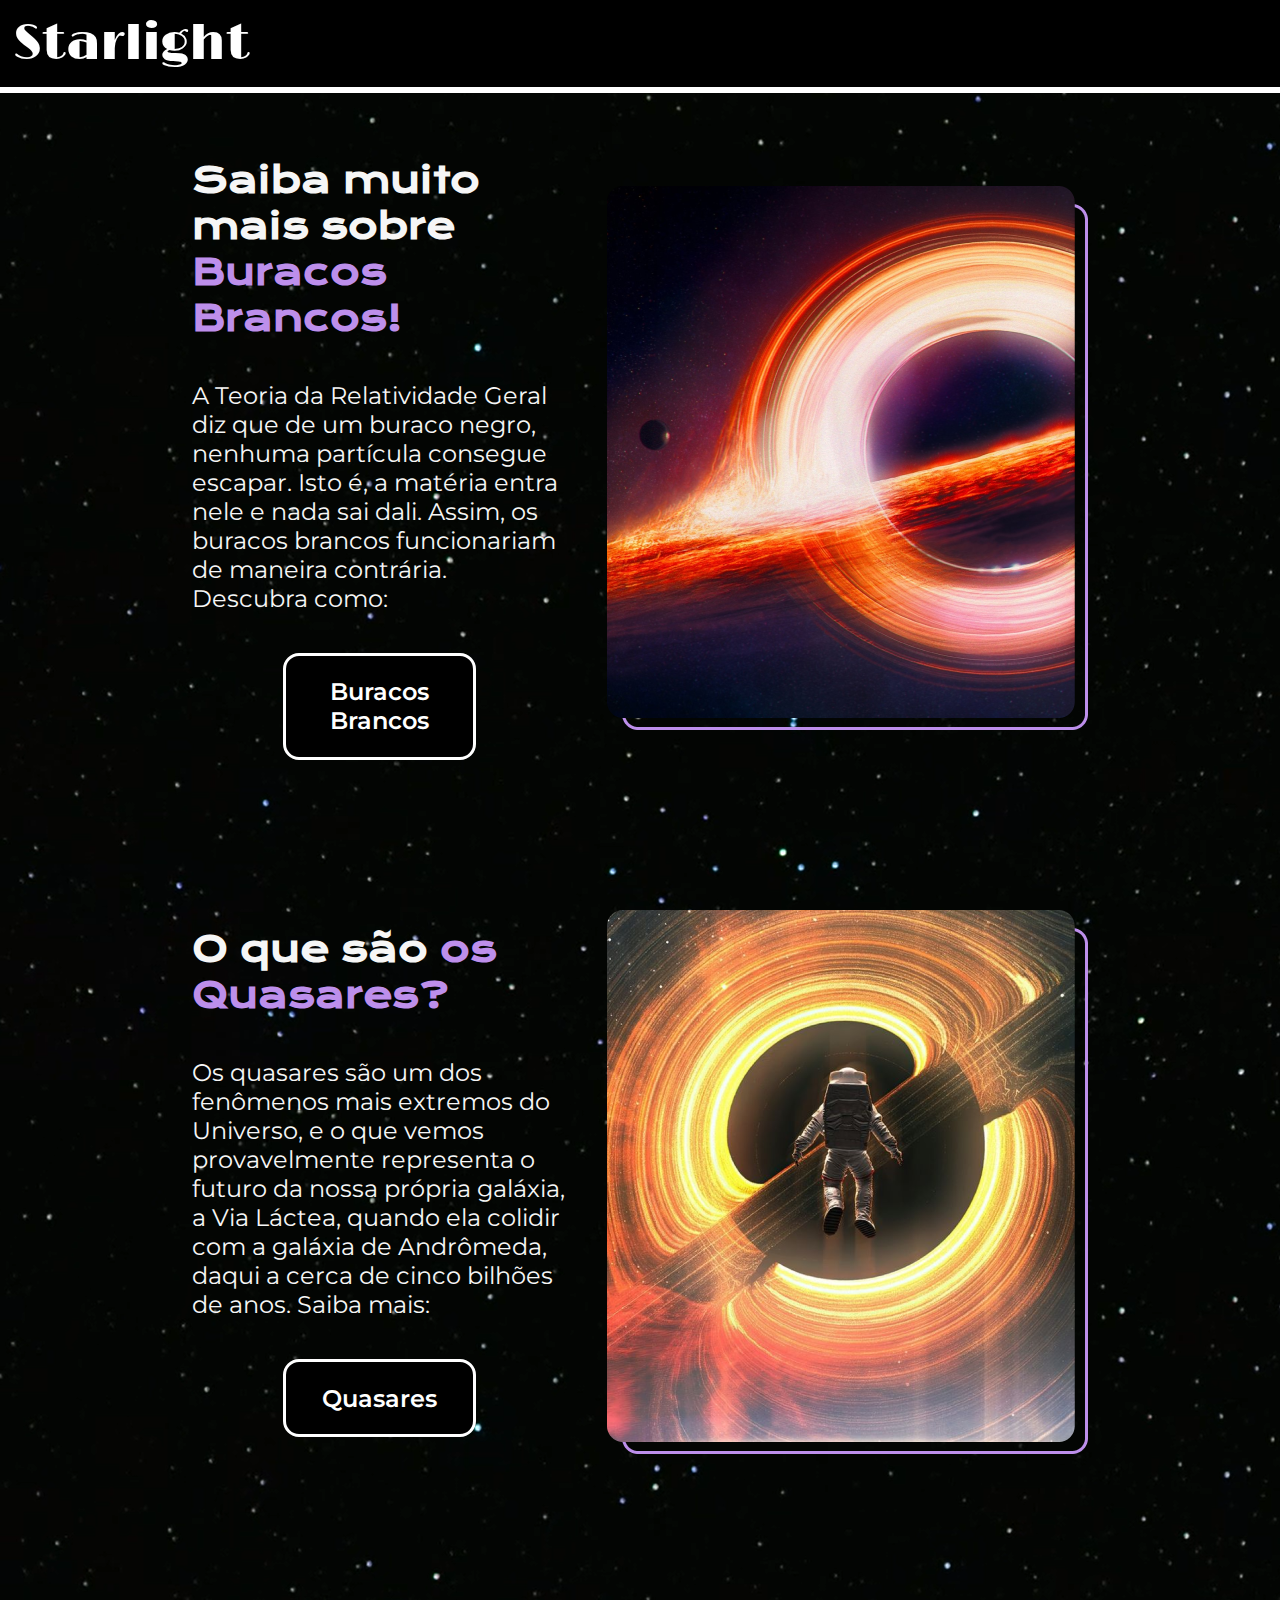
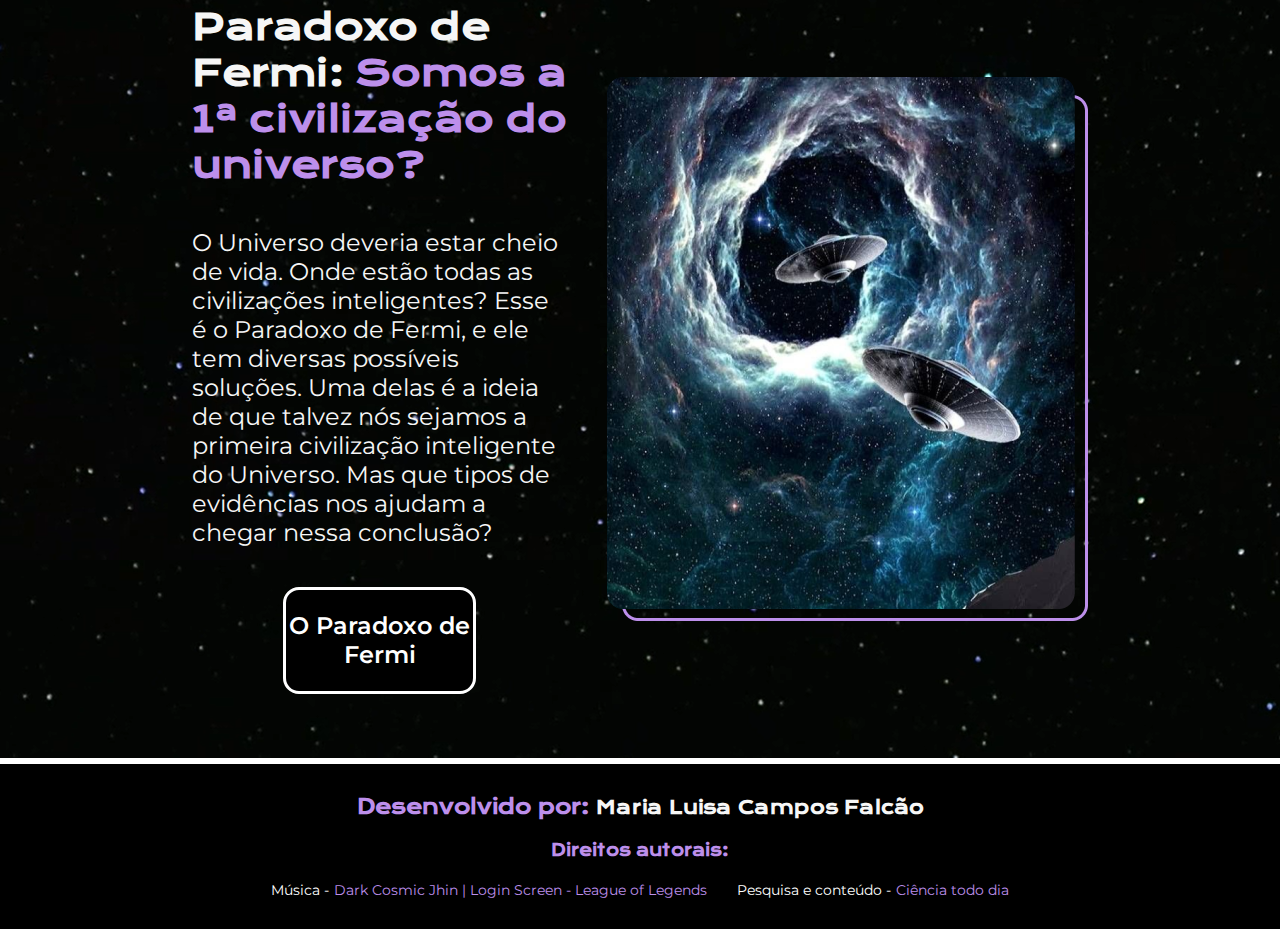
==== index.html @ 6b89fa13 "Add files via upload" ====
<!DOCTYPE html>
<html lang="pt-br">
<head>
    <meta charset="UTF-8">
    <meta name="viewport" content="width=device-width, initial-scale=1.0">
    <title>Starlight</title>
    <link rel="stylesheet" href="style.css">
</head>
<body>
    <script src="Script.js"></script>
    

    <header class="cabecalho">
        <nav class="cabecalho__menu"> 
            <a class="cabecalho__menu__link" href="index.html">Starlight</a>
        </nav>
    </header>
    <main class="apresentacao">
        <div class="apresentacao__completa">
            <section class="apresentacao__conteudo">
                <h1 class="apresentacao__conteudo__titulo">Saiba muito mais sobre <strong class="destaque-titulo">Buracos Brancos!</strong></h1>
                <p class="apresentacao__conteudo__paragrafo">A Teoria da Relatividade Geral diz que de um buraco negro, nenhuma partícula consegue escapar. Isto é, a matéria entra nele e nada sai dali. Assim, os buracos brancos funcionariam de maneira contrária. Descubra como:</p>
                <div class="apresentacao__links">            
                    <a class="apresentacao__links__botoes" href="Buracos Brancos.html">Buracos Brancos</a>
                </div>
            </section>
            <img src="BB_principal.png" alt="Buraco Branco">
        </div>
        <div class="apresentacao__completa">
            <section class="apresentacao__conteudo">
                <h1 class="apresentacao__conteudo__titulo">O que são<strong class="destaque-titulo"> os Quasares?</strong></h1>
                <p class="apresentacao__conteudo__paragrafo">Os quasares são um dos fenômenos mais extremos do Universo, e o que vemos provavelmente representa o futuro da nossa própria galáxia, a Via Láctea, quando ela colidir com a galáxia de Andrômeda, daqui a cerca de cinco bilhões de anos. Saiba mais:</p>
                <div class="apresentacao__links">            
                    <a class="apresentacao__links__botoes" href="Quasares.html">Quasares</a>
                </div>
            </section>
            <img src="Quasares_pincipal.png" alt="Quasar">
        </div>
        <div class="apresentacao__completa">
            <section class="apresentacao__conteudo">
                <h1 class="apresentacao__conteudo__titulo">Paradoxo de Fermi: <strong class="destaque-titulo"> Somos a 1ª civilização do universo? </strong></h1>
                <p class="apresentacao__conteudo__paragrafo">O Universo deveria estar cheio de vida. Onde estão todas as civilizações inteligentes? Esse é o Paradoxo de Fermi, e ele tem diversas possíveis soluções. Uma delas é a ideia de que talvez nós sejamos a primeira civilização inteligente do Universo. Mas que tipos de evidências nos ajudam a chegar nessa conclusão?</p>
                <div class="apresentacao__links">            
                    <a class="apresentacao__links__botoes" href="Paradoxo de Fermi.html">O Paradoxo de Fermi</a>
                </div>
            </section>
            <img src="Paradoxo_principal.png" alt="Quasar">
        </div>
    </main>
    <footer class="rodape">
        <h1 class="rodape__h1"> <strong class="destaque__rodape__h1">Desenvolvido por:</strong> Maria Luisa Campos Falcão</h1>
        <h2 class="rodape__h2">Direitos autorais:</h2>
        <div class="rodape__paragrafos">
            <section class="rodape__paragrafo">
                <p>Música - </p>
                    <a class="rodape__paragrafo__link" href="https://www.youtube.com/watch?v=mhkQ4NaNeOA">Dark Cosmic Jhin | Login Screen - League of Legends </a>
            </section>
            <section class="rodape__paragrafo">
                <p>Pesquisa e conteúdo - </p>
                    <a class="rodape__paragrafo__link" href="https://www.youtube.com/@CienciaTodoDia">Ciência todo dia</a>
            </section>
        </div>
    </footer>
</body>
</html>
---- style.css ----
@import url('https://fonts.googleapis.com/css2?family=Krona+One&display=swap');
@import url('https://fonts.googleapis.com/css2?family=Krona+One&family=Montserrat&display=swap');
@import url('https://fonts.googleapis.com/css2?family=Krona+One&family=Montserrat:wght@400;600&display=swap');
@import url('https://fonts.googleapis.com/css2?family=Krona+One&family=Limelight&family=Montserrat:wght@400;600&display=swap');


*{
    margin: 0;
    padding: 0;
}

body{
    box-sizing: border-box;
    background-image: url(background.png);
    color: #F6F6F6;
}

.cabecalho {
    background-color: #000000;
    padding: 1%;
    border-bottom: 6px solid #ffffff;
    display: flex;
    justify-content: space-between;
}

.botao__audio{
    background-color: #000000;
    border: 3px solid #ffffff;
    width: 300px;
    text-align: center;
    border-radius: 16px;
    font-size: 1.5rem;
    font-weight: 600;
    padding: 21.5px 0;
    text-decoration: none;
    color: #ffffff;
    font-family: 'Montserrat', sans-serif;

}

.cabecalho__menu__link {
    font-size: 3.125rem;
    font-family: 'Limelight', cursive;
    color: #ffffff;
    text-decoration: none;
}

.destaque-titulo{
    color: #BD8FEB;
}

.apresentacao__completa {
    display: flex;
    flex-direction: row;
    align-items: center;
    gap: 40px;
}

.apresentacao{
    margin: 5% 15%;
    display: flex;
    flex-direction: column;
    align-items: center;
    gap: 150px;

}

.apresentacao__imagem{
    width: 50%;

}
.apresentacao__conteudo{
    width: 50%;
    display: flex;
    flex-direction: column;
    gap: 40px;
}

.apresentacao__conteudo__titulo{
    font-size: 2.25rem;
    font-family: 'Krona One', sans-serif;
}

.apresentacao__conteudo__paragrafo{
    font-size: 1.5rem;
    font-family: 'Montserrat', sans-serif;
}

.apresentacao__links{
    display: flex;
    flex-direction: column;
    justify-content: space-between;
    align-items: center;
}

.apresentacao__links__botoes{
    background-color: #000000;
    border: 3px solid #ffffff;
    width: 50%;
    text-align: center;
    border-radius: 16px;
    font-size: 1.5rem;
    font-weight: 600;
    padding: 21.5px 0;
    text-decoration: none;
    color: #ffffff;
    font-family: 'Montserrat', sans-serif;
}
.apresentacao__links__botoes:hover{
    background-color: #121111;
    border: 3px solid #BD8FEB;
    color: #BD8FEB;
}

.rodape {
    background-color: #000000;
    padding: 30px;
    border-top: 6px solid #ffffff;
    text-align: center;
    display: flex;
    flex-direction: column;
    gap: 20px;
    align-items: center;

}

.rodape__h1 {
    font-size: 1.125rem;
    font-family: 'Krona One', sans-serif;
}

.destaque__rodape__h1 {
    font-size: 1.25rem;
    color: #BD8FEB;
}

.rodape__h2 {
    font-size: 1rem;
    font-family: 'Krona One', sans-serif;
    color: #BD8FEB;
}

.rodape__paragrafos {
    font-size: 0.875rem;
    font-family: 'Montserrat', sans-serif;
    color: #ffffff;
    display: flex;
    gap: 30px;
}

.rodape__paragrafo {
        display: flex;
        gap: 5px;
}

.rodape__paragrafo__link {
    color: #BD8FEB;
    text-decoration: none;
}

.rodape__paragrafo__link:hover {
    color: #ffffff;
    text-decoration: underline;
}



.apresentacao__2__completa {
    display: flex;
    flex-direction: column;
    align-items: center;
    gap: 20px;
}

.apresentacao__2__conjunto {
    display: flex;
    align-items: center;
    gap: 20px;
}


.paragrafo {
    font-size: 1.5rem;
    font-family: 'Montserrat', sans-serif;
    font-weight: 550;
}

.paragrafo__destaque {
    font-weight: 700;
    font-size: 1.5rem;
    font-family: 'Montserrat', sans-serif;
    color: #BD8FEB;
}

.videos{
    width: 1000px;
    height: 600px;
}
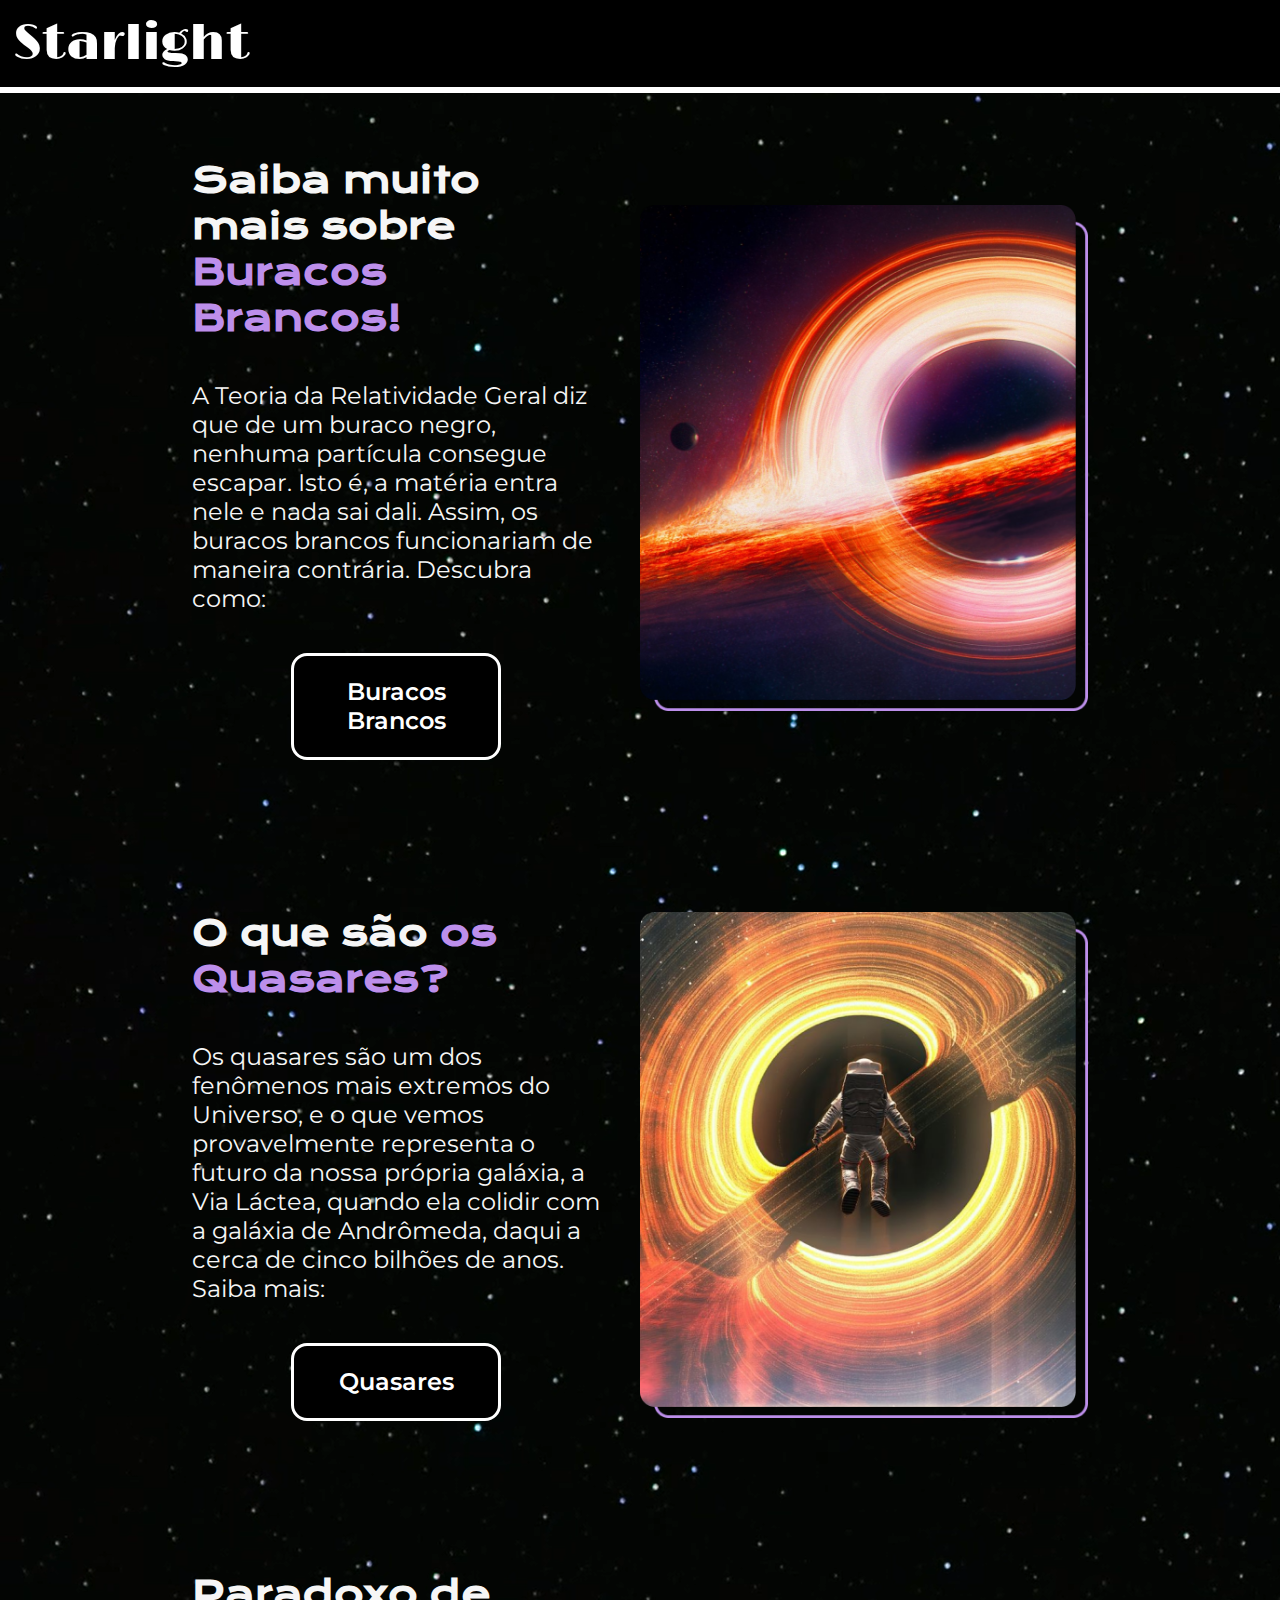
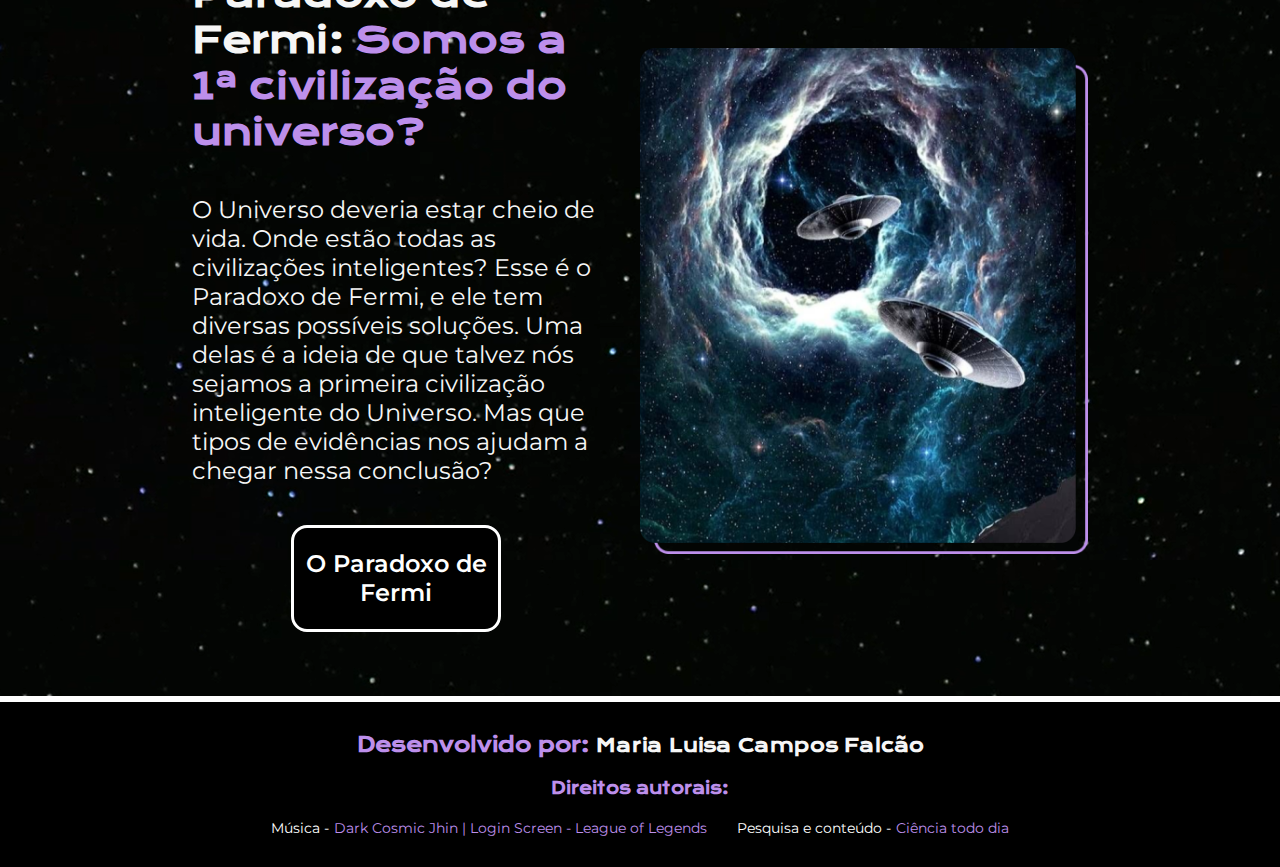
==== commit 2a83e64b: "Add files via upload" ====
--- a/index.html
+++ b/index.html
@@ -6,15 +6,27 @@
     <title>Starlight</title>
     <link rel="stylesheet" href="style.css">
 </head>
+
 <body>
-    <script src="Script.js"></script>
-    
-
-    <header class="cabecalho">
+   
+      
+      <header class="cabecalho">
         <nav class="cabecalho__menu"> 
             <a class="cabecalho__menu__link" href="index.html">Starlight</a>
         </nav>
+        <div>
+            <audio id="myAudio" autoplay preload="auto">
+                <source src="audio.mp3" type="audio/mpeg">
+               </audio>
+               
+               <script>
+                var audio = document.getElementById("myAudio");
+                audio.volume = 0.3;
+               </script>
+        </div>
     </header>
+
+    
     <main class="apresentacao">
         <div class="apresentacao__completa">
             <section class="apresentacao__conteudo">
@@ -24,7 +36,7 @@
                     <a class="apresentacao__links__botoes" href="Buracos Brancos.html">Buracos Brancos</a>
                 </div>
             </section>
-            <img src="BB_principal.png" alt="Buraco Branco">
+            <img class="apresentacao__imagem" src="BB_principal.png" alt="https://th-thumbnailer.cdn-si-edu.com/aGr9gOggiiBZ4SBT2Fog0bO7D3A=/1000x750/filters:no_upscale():focal(2362x1597:2363x1598)/https://tf-cmsv2-smithsonianmag-media.s3.amazonaws.com/filer_public/18/f4/18f4e941-b85b-45ae-b07c-52eaa6ca1f84/gettyimages-1237093074.jpg">
         </div>
         <div class="apresentacao__completa">
             <section class="apresentacao__conteudo">
@@ -34,7 +46,7 @@
                     <a class="apresentacao__links__botoes" href="Quasares.html">Quasares</a>
                 </div>
             </section>
-            <img src="Quasares_pincipal.png" alt="Quasar">
+            <img class="apresentacao__imagem" src="Quasares_pincipal.png" alt="https://images.wallpapersden.com/image/wxl-astronaut-way-to-black-hole_87136.jpg">
         </div>
         <div class="apresentacao__completa">
             <section class="apresentacao__conteudo">
@@ -44,9 +56,11 @@
                     <a class="apresentacao__links__botoes" href="Paradoxo de Fermi.html">O Paradoxo de Fermi</a>
                 </div>
             </section>
-            <img src="Paradoxo_principal.png" alt="Quasar">
+            <img class="apresentacao__imagem"  src="Paradoxo_principal.png" alt="https://i.pinimg.com/originals/f5/da/cc/f5daccd9e8f06585c98708811d5ec00d.gif">
         </div>
     </main>
+
+
     <footer class="rodape">
         <h1 class="rodape__h1"> <strong class="destaque__rodape__h1">Desenvolvido por:</strong> Maria Luisa Campos Falcão</h1>
         <h2 class="rodape__h2">Direitos autorais:</h2>
